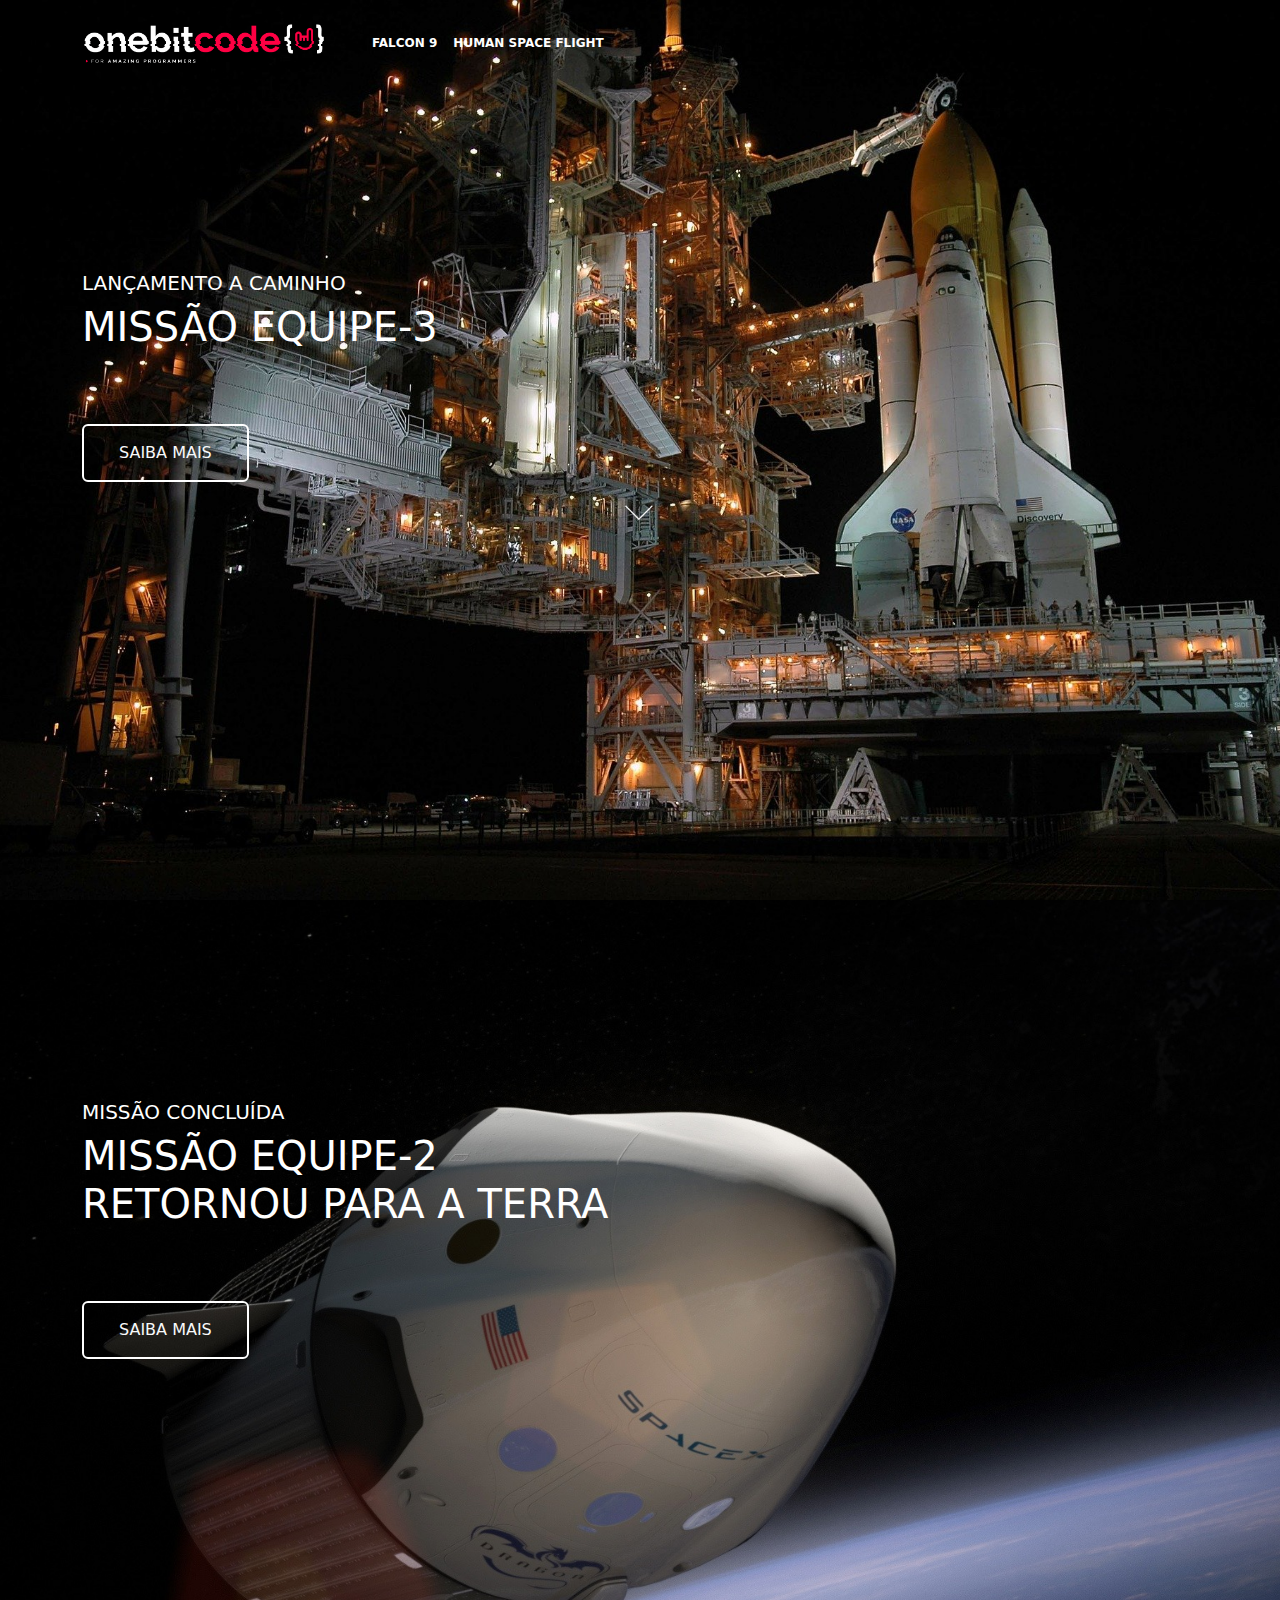
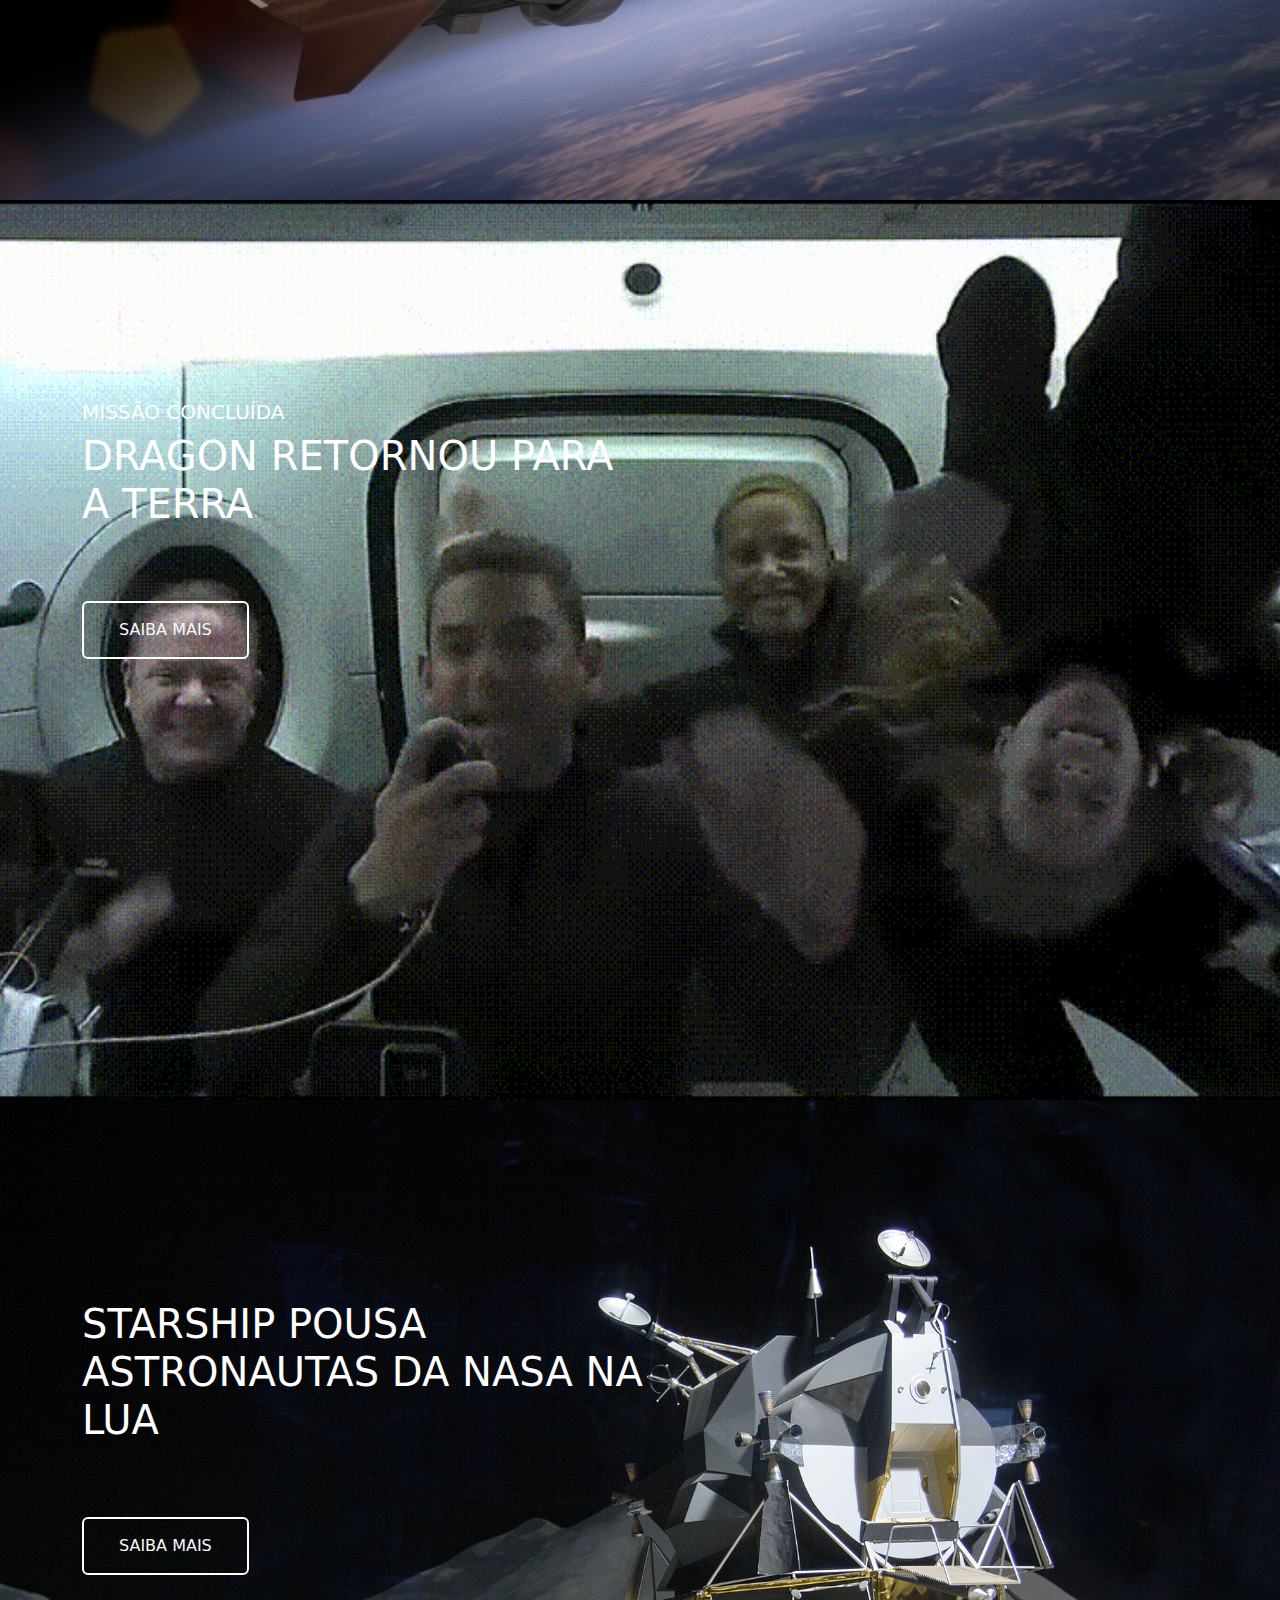
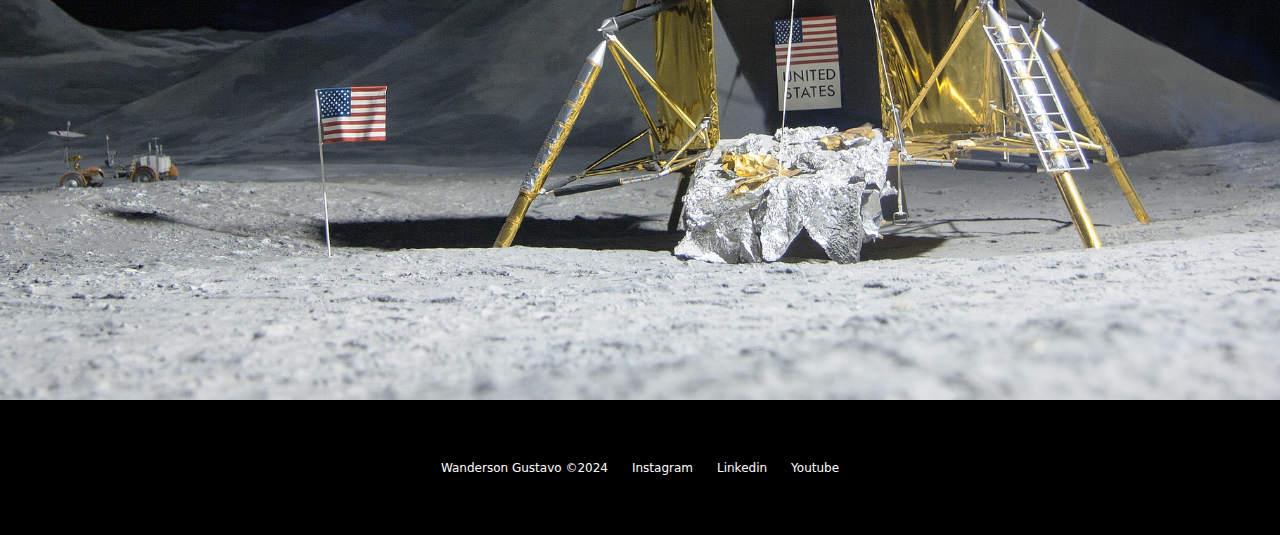
==== index.html @ d7207662 "First commit" ====
<!DOCTYPE html>
<html lang="pt-br">
<head>
    <meta charset="UTF-8">
    <meta name="viewport" content="width=device-width, initial-scale=1.0">
    <!-- Bootstrap css-->
    <link href="https://cdn.jsdelivr.net/npm/bootstrap@5.3.3/dist/css/bootstrap.min.css" 
    rel="stylesheet" integrity="sha384-QWTKZyjpPEjISv5WaRU9OFeRpok6YctnYmDr5pNlyT2bRjXh0JMhjY6hW+ALEwIH" crossorigin="anonymous">
    <!-- Lib text css-->

    <!-- Favicon-->
    <link rel="shortcut icon" href="./Imagens/favicon.png"
    type="image/x-icon">

    <!--Link do css-->
    <link rel="stylesheet" href="./css/style.css">

    <title>OnebitX - Home</title>
</head>
<body>
    <div class="container-fluid container00 container01">
        <div class="container">
            <header class="header">
                <nav class="navbar navbar-expand-lg navbar-dark 
                bg-transparent pt-4">
                    <div class="container-fluid">
                        <a href="/index.html">
                            <img src="./Imagens/logo-obc-2021-darkbg.png" alt="logoOBX" class="logoPc img-fluid">
                        </a>
                        <button class="navbar-toggler" type="button" data-bs-toggle="collapse"
                            data-bs-target="#navbarNav" aria-controls="navbarNav" aria-expanded="false"
                            aria-label="Toggle navigation">
                                <span class="navbar-toggler-icon"></span>
                        </button>
                        <div class="collapse navbar-collapse" id="navbarNav">
                            <ul class="navbar-nav">
                                <li class="nav-item">
                                    <a class="nav-link active" aria-current="page" href="/falcon9.html" id="navItem">FALCON 9</a>
                                </li>
                                <li class="nav-item">
                                    <a class="nav-link active" href="/humamFlight.html" id="navItem">HUMAN SPACE FLIGHT</a>
                                </li></ul>
                            </div>
                    </div>
                </nav>
            </header>
        </div>

        <div class="container titlePadding">
            <p class="h5" id="launchComing">LANÇAMENTO A CAMINHO</p>

            <p class="h1 mediumTitle">MISSÃO EQUIPE-3</p>

            <button type="button" class="btn btn-outline-light mt-5" id="button">SAIBA MAIS</button>
            
            <div class="container text-center">
                <img src="./Imagens/human-img/arrowDown.gif" alt="arrowDown" class="arrowDown">
            </div>

        </div>
    </div>

    <div class="container-fluid container00 container02">
        <div class="container titlePadding">
            <p class="h5" id="launchComing">MISSÃO CONCLUÍDA</p>

            <p class="h1 shortTitle">MISSÃO EQUIPE-2 RETORNOU PARA A TERRA</p>

            <button type="button" class="btn btn-outline-light mt-5" 
            id="button">SAIBA MAIS</button>
        </div>
    </div>

    <div class="container-fluid container00 container03">
        <div class="container titlePadding">
            <p class="h5" id="launchComing">MISSÃO CONCLUÍDA</p>

            <p class="h1 shortTitle">DRAGON RETORNOU PARA A TERRA</p>

            <button type="button" class="btn btn-outline-light mt-5" 
            id="button">SAIBA MAIS</button>
        </div>
    </div>


    <div class="container-fluid container00 container04">
        <div class="container titlePadding">
            <p class="h1 mediumTitle">STARSHIP POUSA ASTRONAUTAS DA NASA NA LUA</p>

            <button type="button" class="btn btn-outline-light mt-5" 
            id="button">SAIBA MAIS</button>
        </div>
    </div>

    <footer class="container-fluid footer">
        <span class="me-4 copyWanderson">Wanderson Gustavo &copy;2024</span>
        <a href="" target="_blank" class="me-4">Instagram</a>
        <a href="" target="_blank" class="me-4">Linkedin</a>
        <a href="" target="_blank">Youtube</a>
    </footer>



    <!-- Bootstrap script-->
    <script src="https://cdn.jsdelivr.net/npm/bootstrap@5.3.3/dist/js/bootstrap.bundle.min.js" 
    integrity="sha384-YvpcrYf0tY3lHB60NNkmXc5s9fDVZLESaAA55NDzOxhy9GkcIdslK1eN7N6jIeHz" crossorigin="anonymous"></script>
     <!-- Lib text script-->
</body>
</html>
---- css/style.css ----
@import url("https://fonts.googleapis.com/css2?family=Rubik:wght@400;514&display=swap");
* {
  color: white;
}

.header {
  font-size: 12px;
  font-weight: bold;
}
.header #navItem:hover {
  color: #b9b9b9;
}

.container00 {
  min-height: 100vh;
  background-size: cover;
  background-repeat: no-repeat;
  background-position: center;
}

.arrowDown {
  display: inline-block;
  width: 90px;
  margin-top: 5px;
}

.logoPc {
  width: 240px;
  margin-left: -10px;
  margin-right: 40px;
}

#button {
  padding: 15px 35px;
  border: 2px solid white;
}

.footer {
  background-color: black;
  height: 15vh;
  font-size: 12px;
  font-weight: 500;
  display: flex;
  align-items: center;
  justify-content: center;
}
.footer a {
  text-decoration: none;
  color: white;
}
.footer a:hover {
  color: #b9b9b9;
}
.footer .copyOBC {
  color: #555252;
}

.downloadDesc {
  background-color: black;
  height: 85vh;
  padding-top: 240px;
}
.downloadDesc button {
  border: 2px solid white;
  margin-right: 10px;
}

.email {
  text-decoration: none;
  color: #555252;
}
.email:hover {
  color: #b9b9b9;
}

@media (max-width: 405px) {
  .logoPc {
    width: 180px;
    margin-top: 15px;
  }
  footer {
    font-size: 10px;
  }
}
@media (max-width: 375px) {
  .downloadDesc button {
    margin: 10px 0;
  }
}
@media (max-width: 350px) {
  .logoPc {
    width: 150px;
    margin-top: 15px;
  }
}
.container00.container01 {
  background-image: url(../Imagens/index-img/01.jpg);
}
.container00.container02 {
  background-image: url(../Imagens/index-img/03.jpg);
}
.container00.container03 {
  background-image: url(../Imagens/index-img/02.gif);
}
.container00.container04 {
  background-image: url(../Imagens/index-img/04.jpg);
}

.titlePadding {
  padding-top: 200px;
}

.shortTitle {
  width: 550px;
  margin-bottom: 25px;
}

.mediumTitle {
  width: 650px;
  margin-bottom: 25px;
}

@media (max-width: 750px) {
  .titlePadding {
    padding-top: 120px;
  }
  .shortTitle,
  .mediumTitle {
    width: auto;
    font-size: 50px;
  }
}
@media (max-width: 380px) {
  .shortTitle,
  .mediumTitle {
    width: auto;
    font-size: 40px;
  }
}
.container00.container05 {
  background-image: url(../Imagens/falcon-img/01.jpg);
}
.container00.container06 {
  background-image: url(../Imagens/falcon-img/02.jpg);
}
.container00.carrossel01 {
  background-image: url(../Imagens/falcon-img/03.jpg);
}
.container00.carrossel02 {
  background-image: url(../Imagens/falcon-img/04.jpg);
}
.container00.carrossel03 {
  background-image: url(../Imagens/falcon-img/05.jpg);
}
.container00.carrossel04 {
  background-image: url(../Imagens/falcon-img/06.jpg);
}
.container00.carrossel05 {
  background-image: url(../Imagens/falcon-img/07.jpg);
}
.container00.container07 {
  background-image: url(../Imagens/falcon-img/08.jpg);
}

.titleFalcon9 {
  font-size: 90px;
  font-family: "Rubik", sans-serif;
  font-weight: 514;
}

.titleContent {
  display: flex;
  flex-direction: column;
  height: 80vh;
  justify-content: center;
}

.numbers {
  background-color: black;
  height: 40vh;
  display: flex;
  flex-direction: column;
  justify-content: center;
}
.numbers .titleNumb {
  font-size: 90px;
}
.numbers .subTitleNumb {
  font-size: 20px;
}

.falcon9Desc {
  font-size: 22px;
  width: 640px;
  line-height: 50px;
}

.containerFalcon9Desc {
  display: grid;
  height: 90vh;
  align-items: center;
  justify-content: left;
}

#overViewPosition {
  width: 500px;
  margin-left: 13%;
  padding-top: 15%;
}

.carrosselSlide img {
  height: 100vh;
}

.carousselText {
  background-color: black;
}

@media (max-width: 768px) {
  .numbers .titleNumb {
    font-size: 80px;
  }
  .numbers .subTitleNumb {
    font-size: 18px;
  }
  .falcon9Desc {
    width: auto;
  }
}
@media (max-width: 575px) {
  .numbers {
    height: 60vh;
  }
  #overViewPosition {
    width: auto;
    margin-left: auto;
  }
}
@media (max-width: 375px) {
  .titleFalcon9 {
    font-size: 50px;
  }
  .falcon9Desc {
    font-size: 18px;
    line-height: auto;
  }
  .subTitleFalcon {
    font-size: 16px;
  }
}

/*# sourceMappingURL=style.css.map */
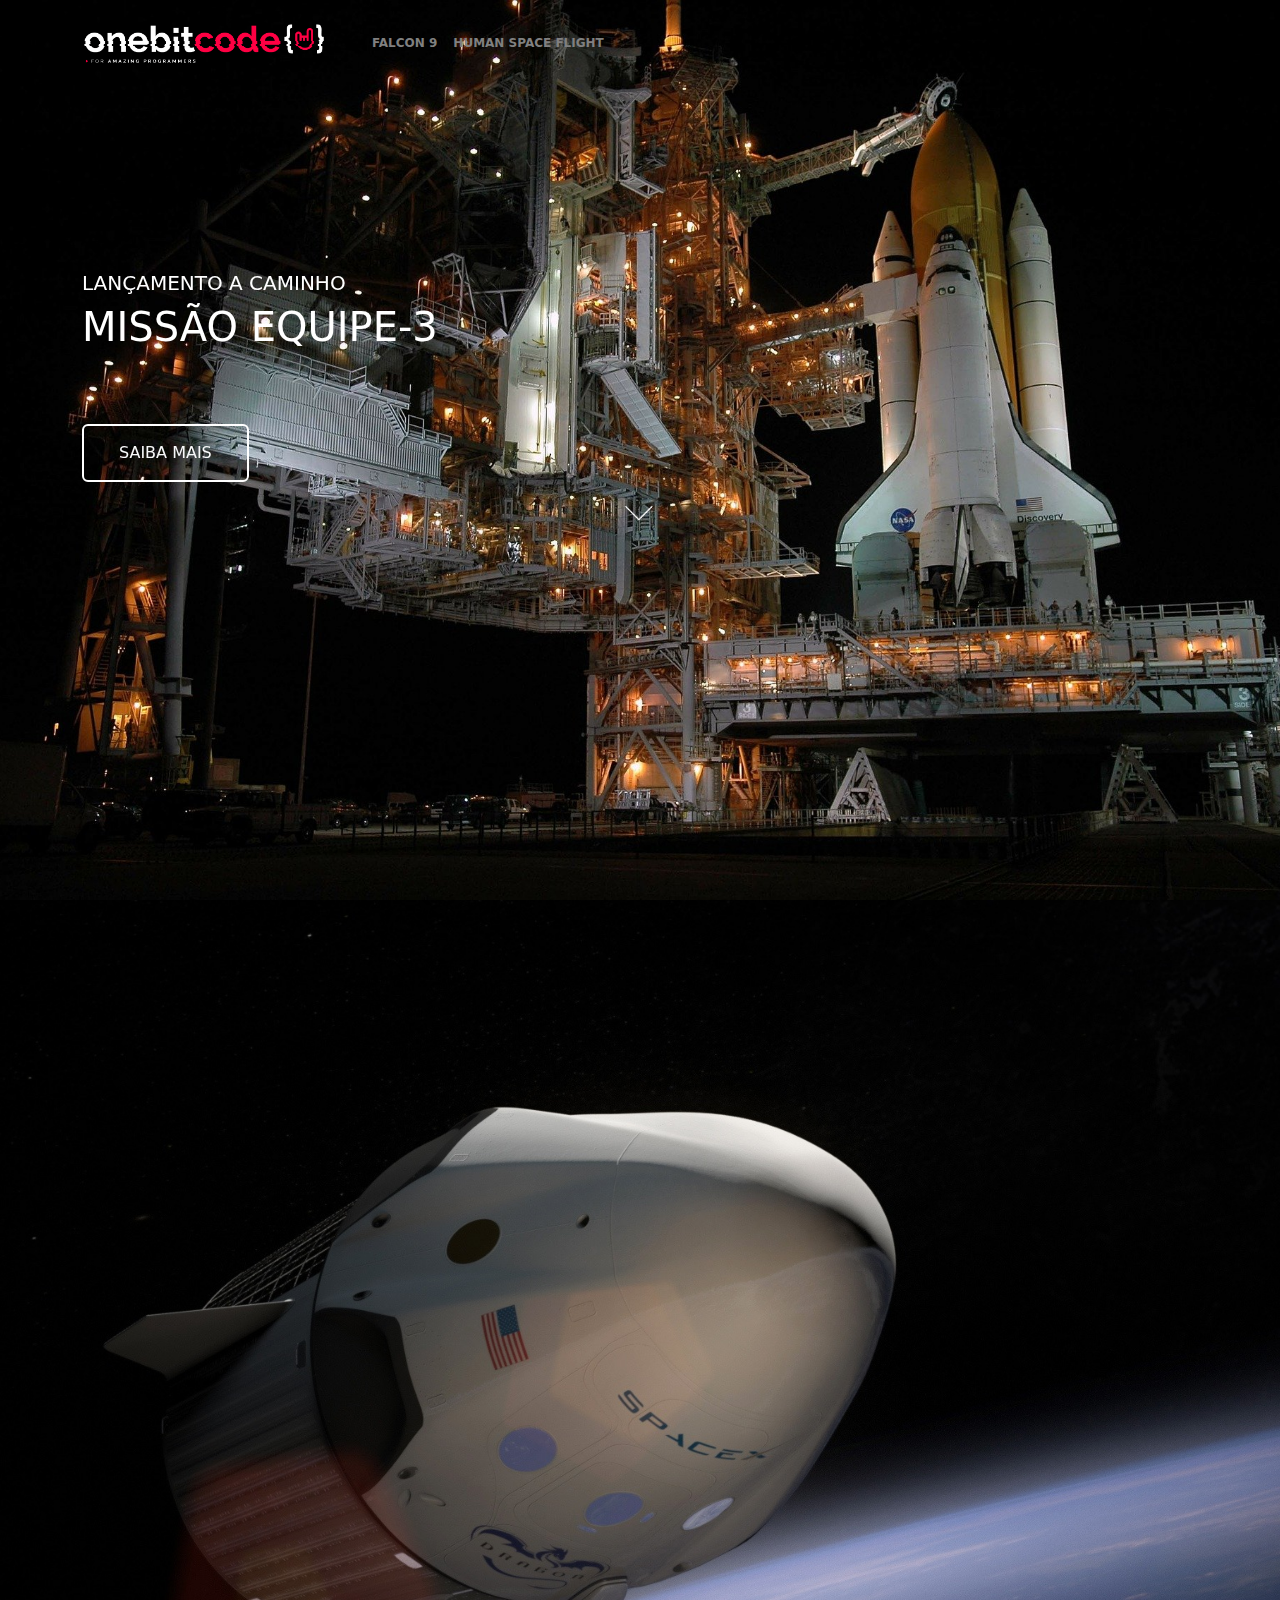
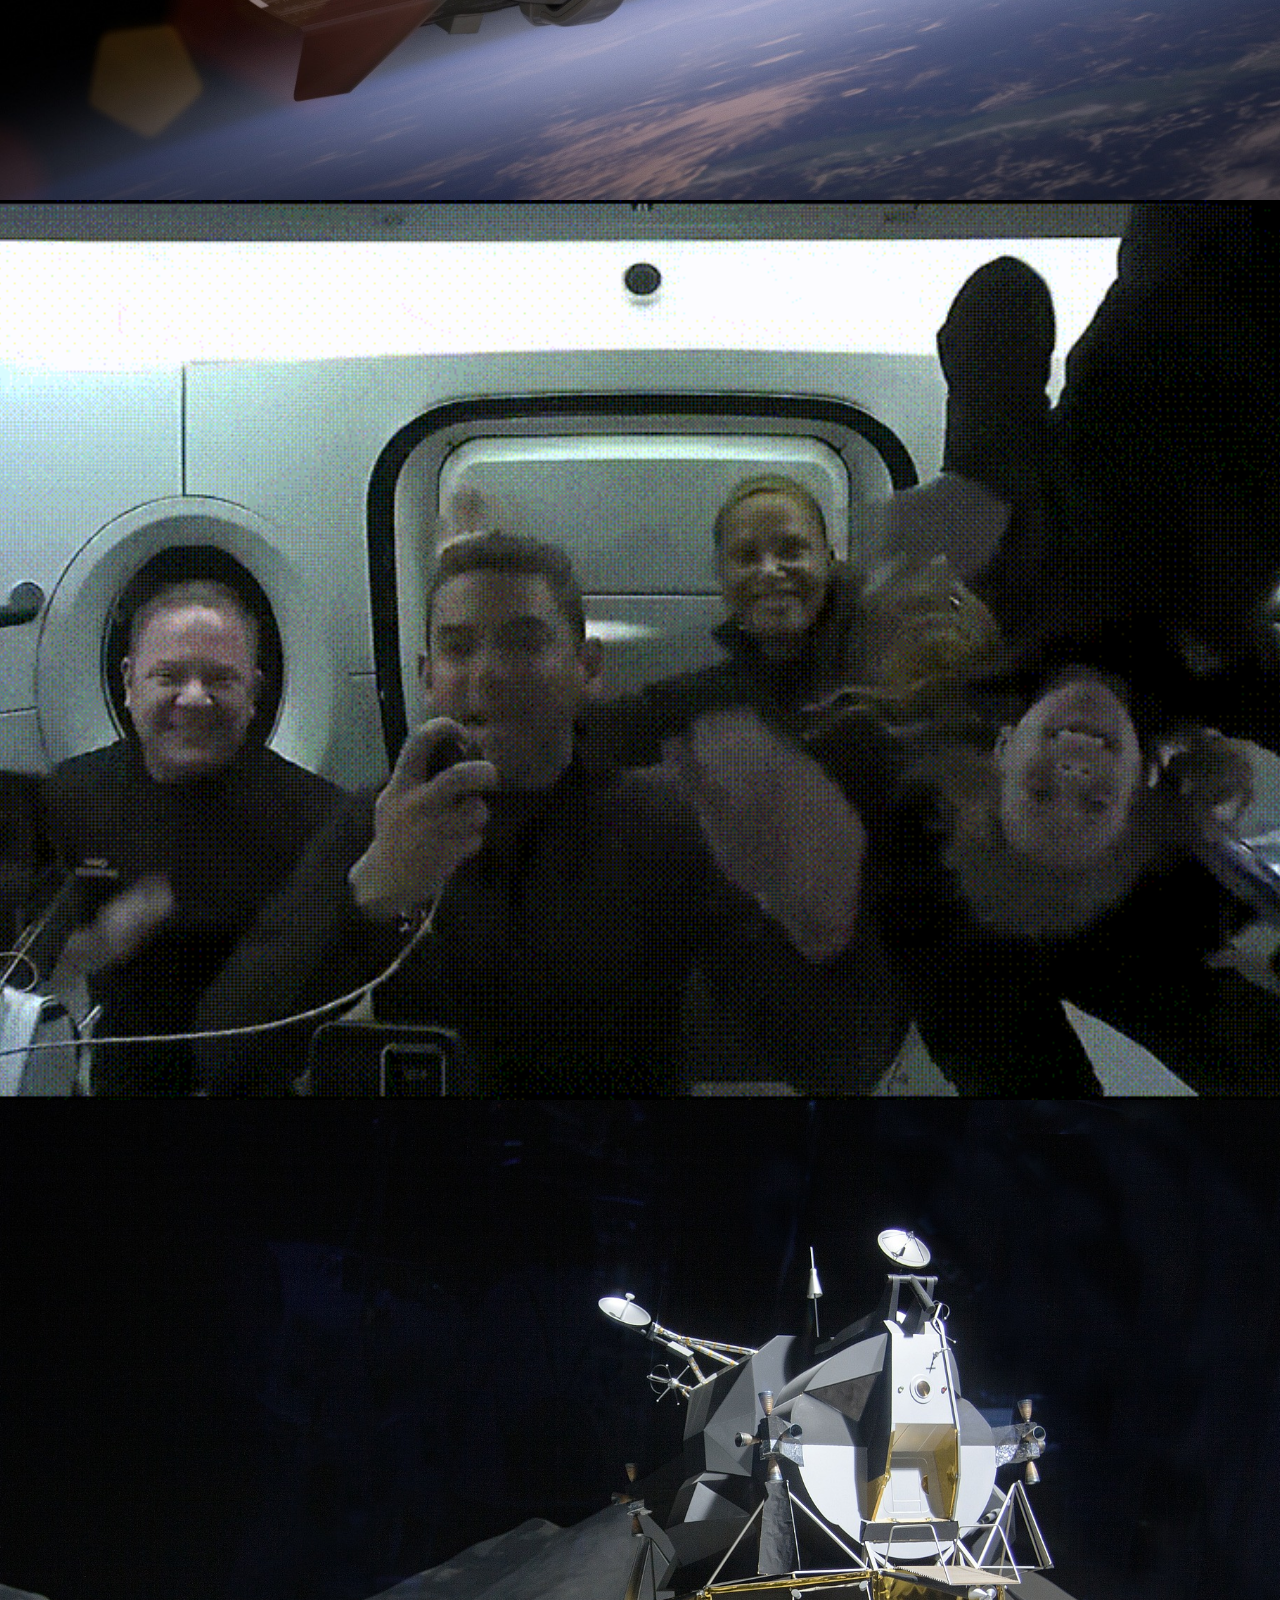
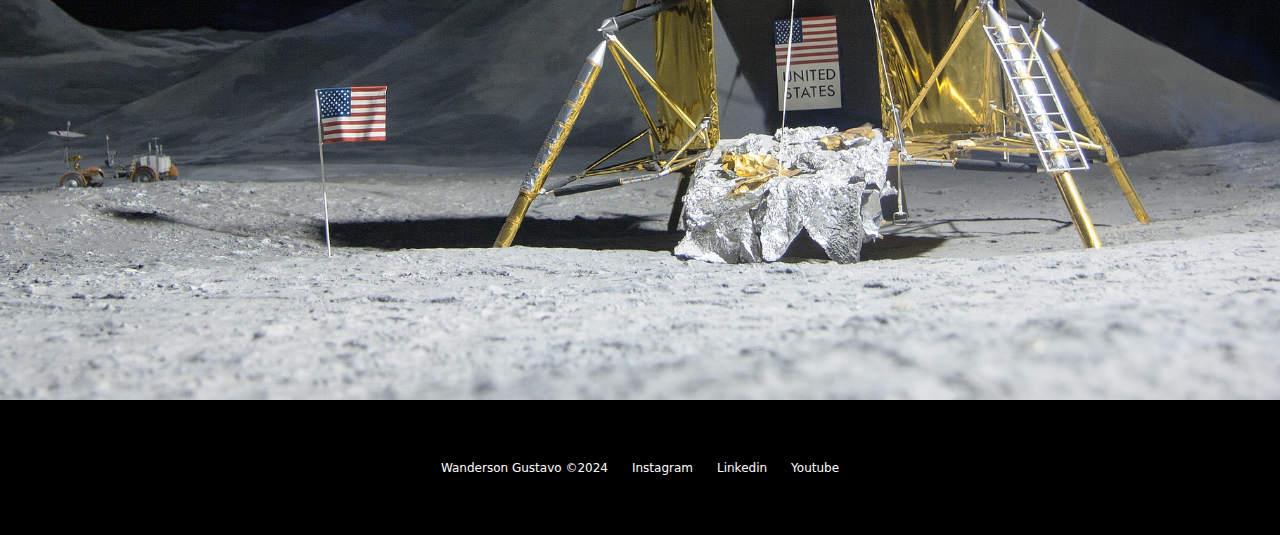
==== commit 0a340843: "finalizado o projeto SpaceX" ====
--- a/index.html
+++ b/index.html
@@ -7,7 +7,7 @@
     <link href="https://cdn.jsdelivr.net/npm/bootstrap@5.3.3/dist/css/bootstrap.min.css" 
     rel="stylesheet" integrity="sha384-QWTKZyjpPEjISv5WaRU9OFeRpok6YctnYmDr5pNlyT2bRjXh0JMhjY6hW+ALEwIH" crossorigin="anonymous">
     <!-- Lib text css-->
-
+    <link rel="stylesheet" href="https://unpkg.com/aos@next/dist/aos.css" />
     <!-- Favicon-->
     <link rel="shortcut icon" href="./Imagens/favicon.png"
     type="image/x-icon">
@@ -35,10 +35,10 @@
                         <div class="collapse navbar-collapse" id="navbarNav">
                             <ul class="navbar-nav">
                                 <li class="nav-item">
-                                    <a class="nav-link active" aria-current="page" href="/falcon9.html" id="navItem">FALCON 9</a>
+                                    <a class="nav-link active" aria-current="page" href="falcon9.html" id="navItem">FALCON 9</a>
                                 </li>
                                 <li class="nav-item">
-                                    <a class="nav-link active" href="/humamFlight.html" id="navItem">HUMAN SPACE FLIGHT</a>
+                                    <a class="nav-link active" href="./humanSpace.html" id="navItem">HUMAN SPACE FLIGHT</a>
                                 </li></ul>
                             </div>
                     </div>
@@ -46,7 +46,8 @@
             </header>
         </div>
 
-        <div class="container titlePadding">
+        <div class="container titlePadding" data-aos="fade-up"
+        data-aos-duration="1500">
             <p class="h5" id="launchComing">LANÇAMENTO A CAMINHO</p>
 
             <p class="h1 mediumTitle">MISSÃO EQUIPE-3</p>
@@ -61,7 +62,8 @@
     </div>
 
     <div class="container-fluid container00 container02">
-        <div class="container titlePadding">
+        <div class="container titlePadding" data-aos="fade-right"
+        data-aos-duration="1500">
             <p class="h5" id="launchComing">MISSÃO CONCLUÍDA</p>
 
             <p class="h1 shortTitle">MISSÃO EQUIPE-2 RETORNOU PARA A TERRA</p>
@@ -72,7 +74,8 @@
     </div>
 
     <div class="container-fluid container00 container03">
-        <div class="container titlePadding">
+        <div class="container titlePadding" data-aos="fade-down"
+        data-aos-duration="1500">
             <p class="h5" id="launchComing">MISSÃO CONCLUÍDA</p>
 
             <p class="h1 shortTitle">DRAGON RETORNOU PARA A TERRA</p>
@@ -84,7 +87,8 @@
 
 
     <div class="container-fluid container00 container04">
-        <div class="container titlePadding">
+        <div class="container titlePadding" data-aos="fade-down-right"
+        data-aos-duration="1600">
             <p class="h1 mediumTitle">STARSHIP POUSA ASTRONAUTAS DA NASA NA LUA</p>
 
             <button type="button" class="btn btn-outline-light mt-5" 
@@ -105,5 +109,9 @@
     <script src="https://cdn.jsdelivr.net/npm/bootstrap@5.3.3/dist/js/bootstrap.bundle.min.js" 
     integrity="sha384-YvpcrYf0tY3lHB60NNkmXc5s9fDVZLESaAA55NDzOxhy9GkcIdslK1eN7N6jIeHz" crossorigin="anonymous"></script>
      <!-- Lib text script-->
+     <script src="https://unpkg.com/aos@2.3.1/dist/aos.js"></script>
+     <script>
+        AOS.init();
+      </script>
 </body>
 </html>--- a/css/style.css
+++ b/css/style.css
@@ -248,5 +248,125 @@
     font-size: 16px;
   }
 }
+.container00.container08 {
+  background-image: url(../Imagens/human-img/01.jpg);
+}
+.container00.container09 {
+  background-image: url(../Imagens/human-img/02.jpg);
+}
+.container00.container10 {
+  background-image: url(../Imagens/human-img/03.jpg);
+}
+.container00.container11 {
+  background-image: url(../Imagens/human-img/04.jpg);
+}
+.container00.container12 {
+  background-image: url(../Imagens/human-img/05.jpg);
+}
+
+#navItem {
+  color: gray;
+}
+
+.container01Content {
+  height: 90vh;
+  display: flex;
+  flex-direction: column;
+  justify-content: center;
+  align-items: center;
+}
+.container01Content .titleHuman {
+  font-size: 125px;
+}
+.container01Content .subTitleHuman {
+  margin-top: 20px;
+  margin-bottom: 50px;
+  font-size: 30px;
+  font-weight: 300;
+}
+
+.earthDesc {
+  background-color: black;
+  height: 25vh;
+  display: flex;
+  align-items: center;
+  justify-content: center;
+}
+.earthDesc .textDescEarth {
+  color: #d8d8d8;
+  font-weight: 400;
+  font-size: 20px;
+  width: 800px;
+}
+
+.containerRightContent {
+  margin-left: 55%;
+  padding-top: 15%;
+}
+
+.titleSection {
+  font-size: 60px;
+  font-weight: bold;
+}
+
+.subTitle {
+  font-weight: 300;
+  margin-bottom: 40px;
+}
+
+.containerLeftContent {
+  margin-left: 5%;
+  padding-top: 15%;
+}
+
+@media (max-width: 768px) {
+  .container01Content .titleHuman {
+    font-size: 90px;
+  }
+  .container01Content img {
+    width: 180px;
+  }
+  .containerRightContent {
+    margin-left: 15%;
+  }
+  .containerLeftContent {
+    margin-left: 15%;
+  }
+  .earthDesc .textDescEarth {
+    color: #d8d8d8;
+    font-weight: 400;
+    font-size: 12px;
+    width: auto;
+  }
+}
+@media (max-width: 610px) {
+  .container01Content .titleHuman {
+    font-size: 60px;
+  }
+  .container01Content .subTitleHuman {
+    font-size: 24px;
+  }
+  .containerRightContent {
+    margin-left: 5%;
+  }
+  .containerLeftContent {
+    margin-left: 5%;
+  }
+  .titleSection {
+    font-size: 50px;
+    font-weight: bold;
+  }
+}
+@media (max-width: 380px) {
+  .container01Content .titleHuman {
+    font-size: 40px;
+  }
+  .container01Content .subTitleHuman {
+    font-size: 24px;
+  }
+  .container01Content img {
+    width: 100px;
+  }
+}
 
 /*# sourceMappingURL=style.css.map */
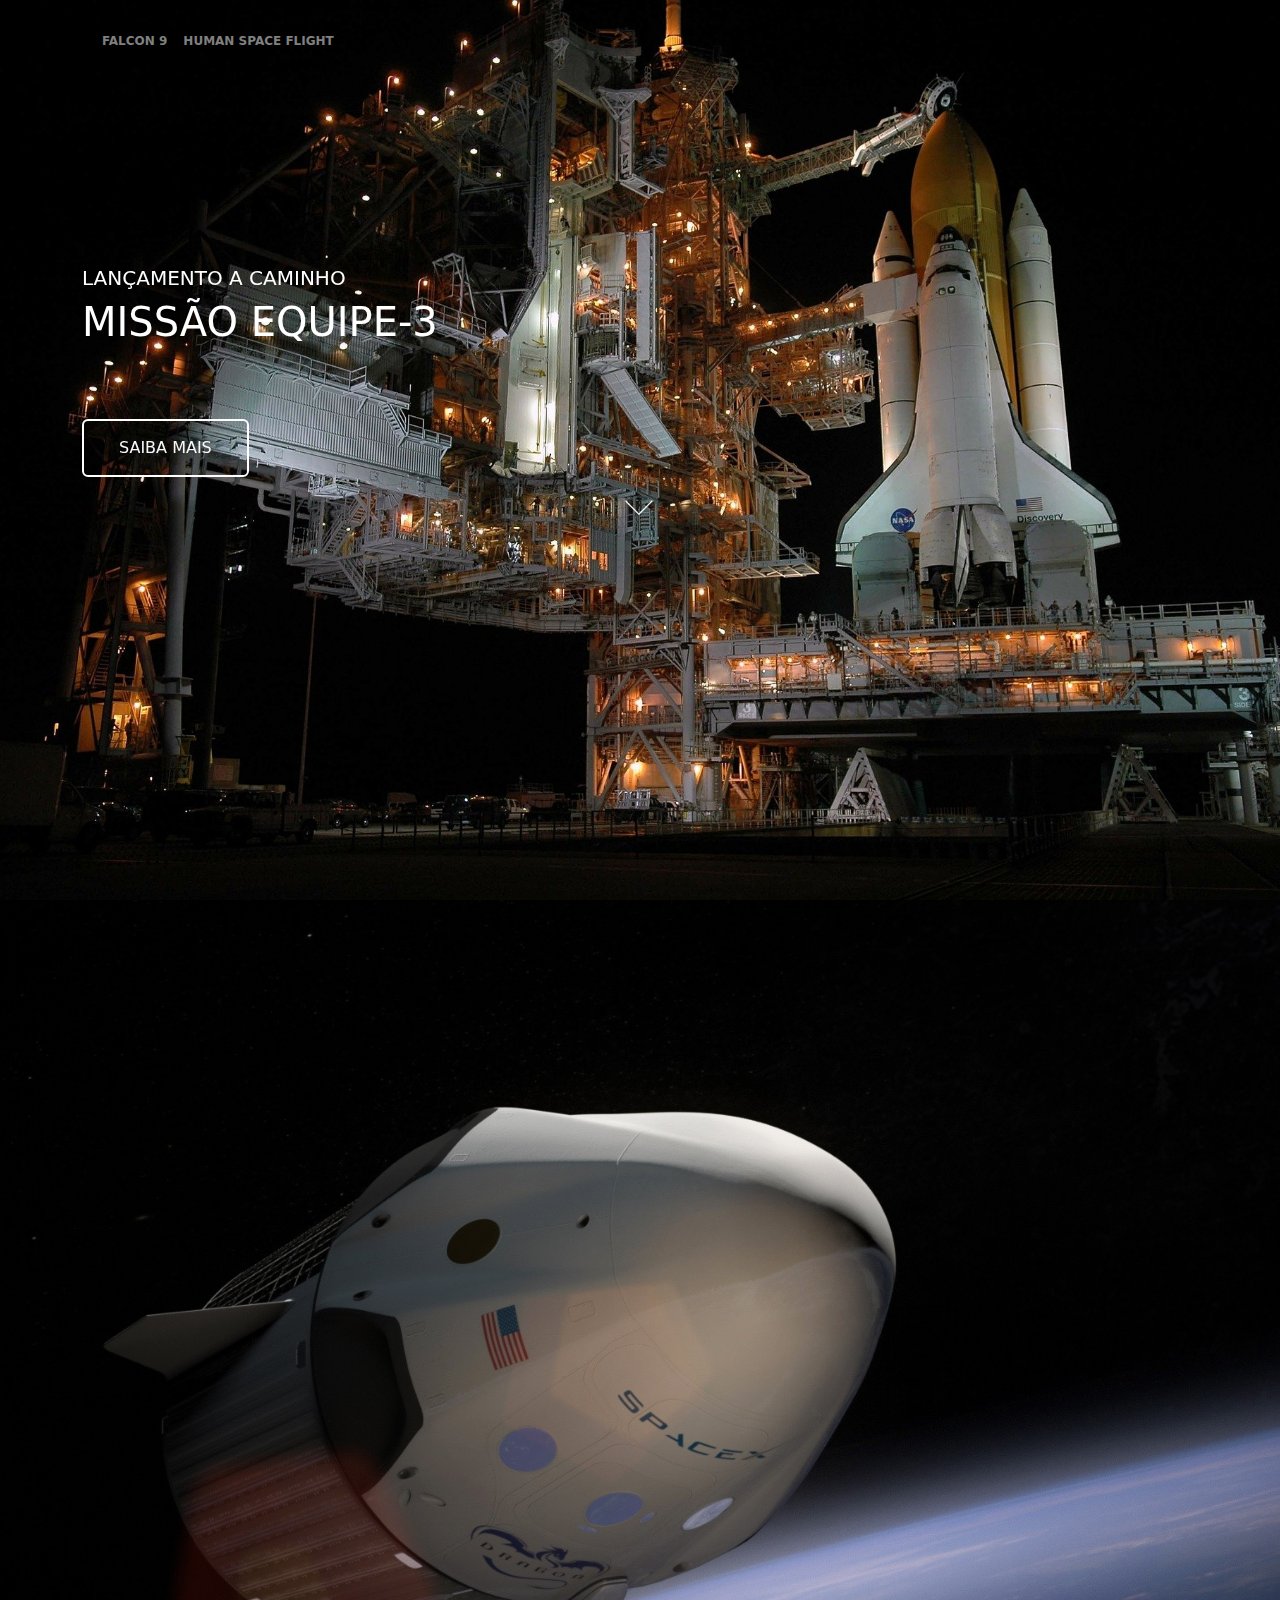
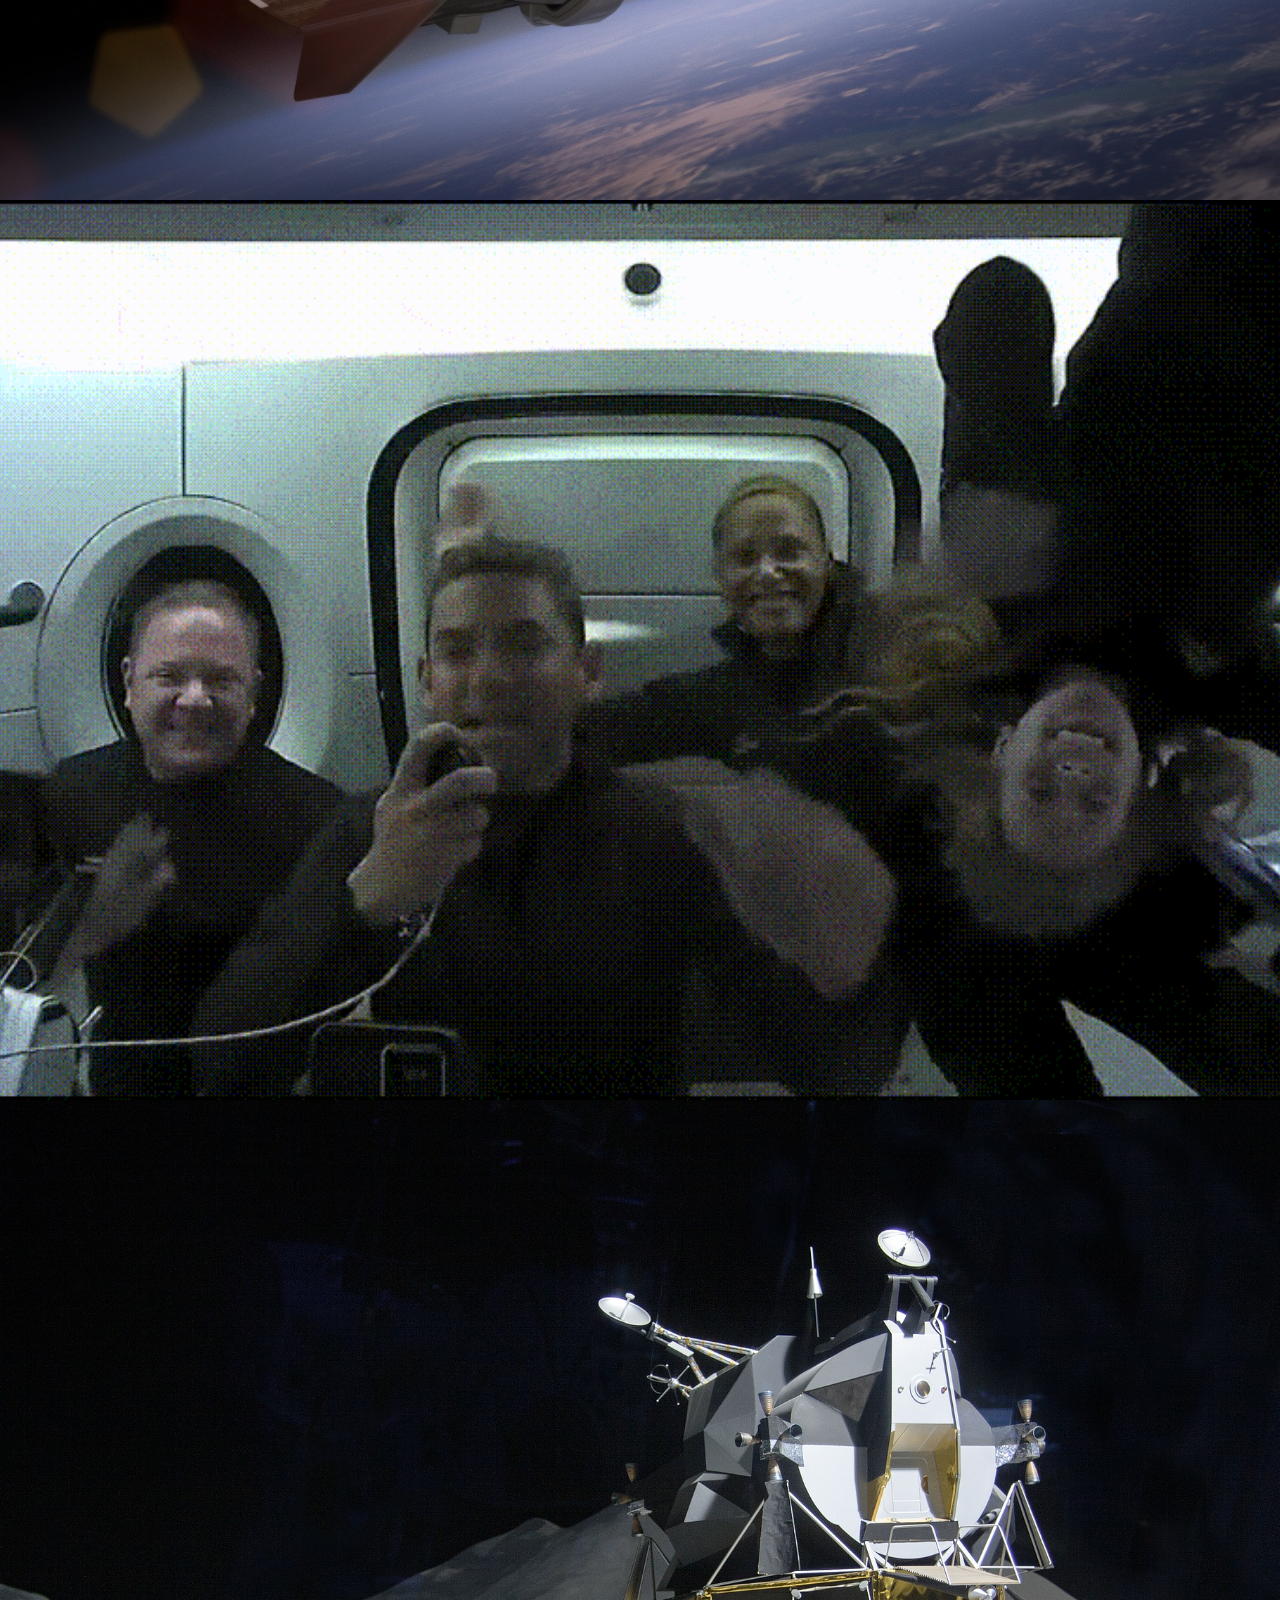
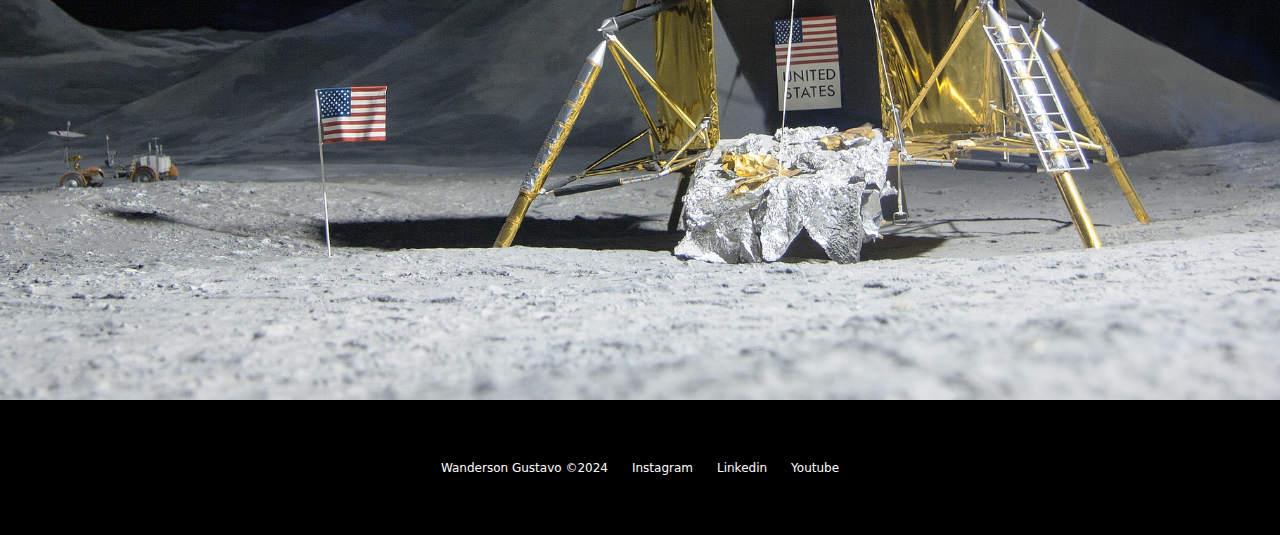
==== commit 2d21e71b: "Adjust some fonts" ====
--- a/index.html
+++ b/index.html
@@ -24,9 +24,7 @@
                 <nav class="navbar navbar-expand-lg navbar-dark 
                 bg-transparent pt-4">
                     <div class="container-fluid">
-                        <a href="/index.html">
-                            <img src="./Imagens/logo-obc-2021-darkbg.png" alt="logoOBX" class="logoPc img-fluid">
-                        </a>
+                        
                         <button class="navbar-toggler" type="button" data-bs-toggle="collapse"
                             data-bs-target="#navbarNav" aria-controls="navbarNav" aria-expanded="false"
                             aria-label="Toggle navigation">
